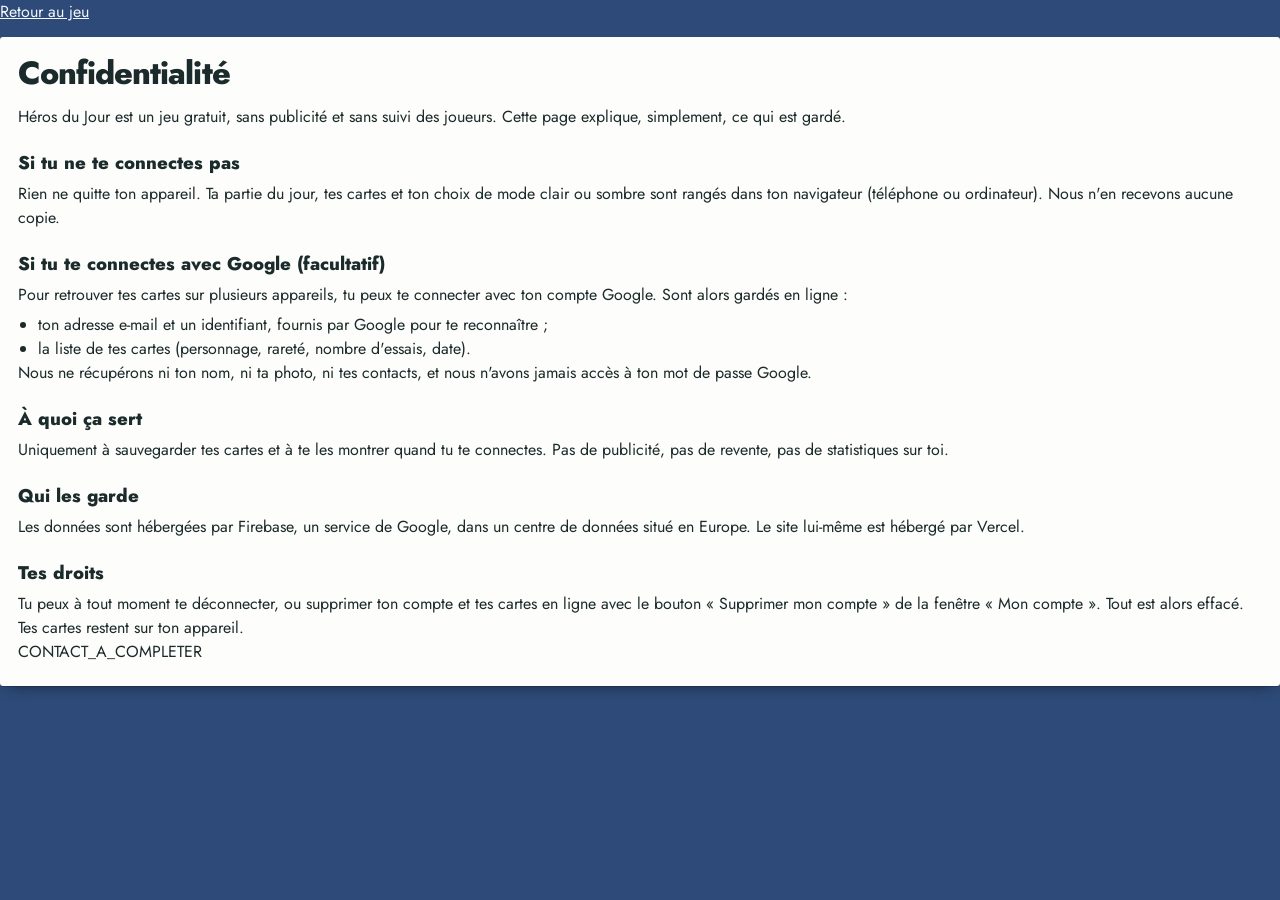
==== confidentialite.html @ 47973c46 "Étape 15 (en attente de validation) : connexion Google facultative et sauvegarde des cartes avec Fir" ====
<!DOCTYPE html>
<html lang="fr">
<head>
  <meta charset="UTF-8">
  <meta name="viewport" content="width=device-width, initial-scale=1">
  <title>Confidentialité · Héros du Jour</title>
  <meta name="robots" content="noindex">
  <link rel="preconnect" href="https://fonts.googleapis.com">
  <link rel="preconnect" href="https://fonts.gstatic.com" crossorigin>
  <link href="https://fonts.googleapis.com/css2?family=Jost:wght@400;500;700;800&display=swap" rel="stylesheet">
  <link rel="stylesheet" href="css/base.css">
  <link rel="stylesheet" href="css/confidentialite.css">
  <script src="js/theme.js"></script>
</head>
<body>
  <main class="page">
    <a class="retour-jeu" href="index.html">Retour au jeu</a>

    <article class="feuille-texte">
      <h1>Confidentialité</h1>
      <p>Héros du Jour est un jeu gratuit, sans publicité et sans suivi des joueurs. Cette page explique, simplement, ce qui est gardé.</p>

      <h2>Si tu ne te connectes pas</h2>
      <p>Rien ne quitte ton appareil. Ta partie du jour, tes cartes et ton choix de mode clair ou sombre sont rangés dans ton navigateur (téléphone ou ordinateur). Nous n'en recevons aucune copie.</p>

      <h2>Si tu te connectes avec Google (facultatif)</h2>
      <p>Pour retrouver tes cartes sur plusieurs appareils, tu peux te connecter avec ton compte Google. Sont alors gardés en ligne :</p>
      <ul>
        <li>ton adresse e-mail et un identifiant, fournis par Google pour te reconnaître ;</li>
        <li>la liste de tes cartes (personnage, rareté, nombre d'essais, date).</li>
      </ul>
      <p>Nous ne récupérons ni ton nom, ni ta photo, ni tes contacts, et nous n'avons jamais accès à ton mot de passe Google.</p>

      <h2>À quoi ça sert</h2>
      <p>Uniquement à sauvegarder tes cartes et à te les montrer quand tu te connectes. Pas de publicité, pas de revente, pas de statistiques sur toi.</p>

      <h2>Qui les garde</h2>
      <p>Les données sont hébergées par Firebase, un service de Google, dans un centre de données situé en Europe. Le site lui-même est hébergé par Vercel.</p>

      <h2>Tes droits</h2>
      <p>Tu peux à tout moment te déconnecter, ou supprimer ton compte et tes cartes en ligne avec le bouton « Supprimer mon compte » de la fenêtre « Mon compte ». Tout est alors effacé. Tes cartes restent sur ton appareil.</p>
      <p>CONTACT_A_COMPLETER</p>
    </article>
  </main>
</body>
</html>
---- css/base.css ----
/* Héros du Jour : les bases du design « Le classeur de casting ».
   Une table de bureau bleu nuit (en mode clair comme en mode sombre) sur laquelle on pose des fiches de papier.
   Les couleurs sont toutes définies ici : les autres fichiers CSS ne font que s'en servir. */

:root {
  --bureau: #2d4a78;          /* la table */
  --sur-bureau: #f3f6fb;      /* le texte posé directement sur la table */
  --papier: #fdfdfb;
  --papier-2: #eef0ec;
  --encre: #1b2a2b;
  --encre-douce: #51625f;
  --trait: #cfd6d2;
  --tampon: #c4352c;
  --postit: #ffd95a;
  --postit-texte: #2a2410;
  --onglet: #1b2a2b;
  --onglet-texte: #f6f6f1;
  --ok: #2f8f5b;
  --partiel: #e9a23b;
  --non: #c4423a;
  --accent: #ffd95a;          /* contour de focus sur la table */

  /* Une couleur par univers. Pour ajouter un univers (Films, Séries…) : une ligne ici,
     et une ligne « .univers-nom » plus bas. */
  --u-marvel: #c4352c;
  --u-dc: #2f5dba;
  --u-manga: #e08a1e;
  --u-inde: #7b4db5;
  --u-films: #1e8e8a;
  --u-series: #b5487a;

  /* Les feuilles de rareté des cartes */
  --or-1: #f7e08a; --or-2: #d9a52a; --or-3: #fff1b8;
  --argent-1: #eef1f4; --argent-2: #a3acb6; --argent-3: #ffffff;
  --bronze-1: #cfae85; --bronze-2: #8c6c46; --bronze-3: #e6cfae;

  --ombre-papier: 0 1px 0 rgba(0, 0, 0, 0.18), 0 8px 14px -8px rgba(0, 0, 0, 0.45);
  color-scheme: light;
}

/* Le mode sombre : choisi avec le bouton de l'en-tête (js/theme.js ajoute data-theme="sombre") */
:root[data-theme="sombre"] {
  --bureau: #0f1d35;
  --sur-bureau: #e6edf3;
  --papier: #1f2b29;
  --papier-2: #2a3836;
  --encre: #e9efea;
  --encre-douce: #a7b8b2;
  --trait: #3a4a47;
  --tampon: #ef6a5e;
  --onglet: #e9efea;
  --onglet-texte: #14201e;
  --ok: #3aa86d;
  --partiel: #eeae4c;
  --non: #d9544a;
  --ombre-papier: 0 1px 0 rgba(0, 0, 0, 0.5), 0 8px 14px -8px rgba(0, 0, 0, 0.8);
  color-scheme: dark;
}

/* La couleur de chaque univers, utilisée par les badges, les onglets et les cartes (variable --c) */
.univers-marvel { --c: var(--u-marvel); }
.univers-dc     { --c: var(--u-dc); }
.univers-manga  { --c: var(--u-manga); }
.univers-inde   { --c: var(--u-inde); }
.univers-films  { --c: var(--u-films); }
.univers-series { --c: var(--u-series); }

* {
  box-sizing: border-box;
}

body {
  margin: 0;
  min-height: 100vh;
  font-family: "Jost", system-ui, -apple-system, "Segoe UI", Roboto, sans-serif;
  font-size: 16px;
  color: var(--sur-bureau);
  background: var(--bureau);
}

button, select, input {
  font: inherit;
  color: inherit;
}

h1, h2, h3, p {
  margin: 0;
}

/* Texte caché à l'écran mais lu par les lecteurs d'écran */
.invisible {
  position: absolute;
  width: 1px;
  height: 1px;
  overflow: hidden;
  clip: rect(0 0 0 0);
  white-space: nowrap;
}

/* Message affiché seulement si JavaScript est désactivé */
.sans-javascript {
  margin: 0;
  padding: 12px 16px;
  font-weight: 700;
  text-align: center;
  color: #ffffff;
  background: var(--non);
}

/* Le contour de focus (navigation au clavier) : bien visible sur la table comme sur le papier */
:focus-visible {
  outline: 3px solid var(--accent);
  outline-offset: 2px;
}

.fenetre :focus-visible {
  outline-color: var(--encre);
}

/* La silhouette : l'emplacement des futures illustrations (un dessin sera glissé à la place) */
.silhouette {
  fill: currentColor;
}

/* ---------- Les boutons ---------- */

/* Bouton principal : posé sur du papier (dans une fenêtre), il est en encre */
.bouton {
  padding: 12px 22px;
  font-size: 1rem;
  font-weight: 700;
  color: var(--papier);
  background: var(--encre);
  border: 0;
  border-radius: 3px;
  cursor: pointer;
}

.bouton:active {
  transform: translateY(1px);
}

/* Bouton secondaire dans une fenêtre : juste un contour */
.bouton-discret {
  color: var(--encre);
  background: transparent;
  box-shadow: inset 0 0 0 2px var(--encre);
}

/* Bouton posé directement sur la table : c'est une fiche de papier */
.bouton-table {
  color: var(--encre);
  background: var(--papier);
  box-shadow: var(--ombre-papier), inset 0 0 0 1px var(--trait);
}

.bouton svg,
.outils svg {
  width: 20px;
  height: 20px;
  flex: none;
  fill: none;
  stroke: currentColor;
  stroke-width: 1.8;
  stroke-linecap: round;
  stroke-linejoin: round;
}

/* Pour les personnes qui préfèrent peu d'animations */
@media (prefers-reduced-motion: reduce) {
  *, *::before, *::after {
    scroll-behavior: auto !important;
  }
}
---- css/confidentialite.css ----
/* La page « Confidentialité » : une feuille de papier posée sur la table, comme le reste du site */

.feuille-texte {
  margin-bottom: 16px;
  padding: 20px 18px 22px;
  color: var(--encre);
  background: var(--papier);
  border-radius: 3px;
  box-shadow: var(--ombre-papier);
}

.feuille-texte h1 {
  margin-bottom: 14px;
  font-size: 2rem;
  font-weight: 800;
  line-height: 1.05;
  letter-spacing: -0.03em;
}

.feuille-texte h2 {
  margin: 20px 0 6px;
  font-size: 1.15rem;
  font-weight: 800;
}

.feuille-texte p,
.feuille-texte li {
  line-height: 1.5;
}

.feuille-texte ul {
  margin: 6px 0 0;
  padding-left: 20px;
}

.retour-jeu {
  display: inline-block;
  margin-bottom: 14px;
  color: var(--sur-bureau);
}
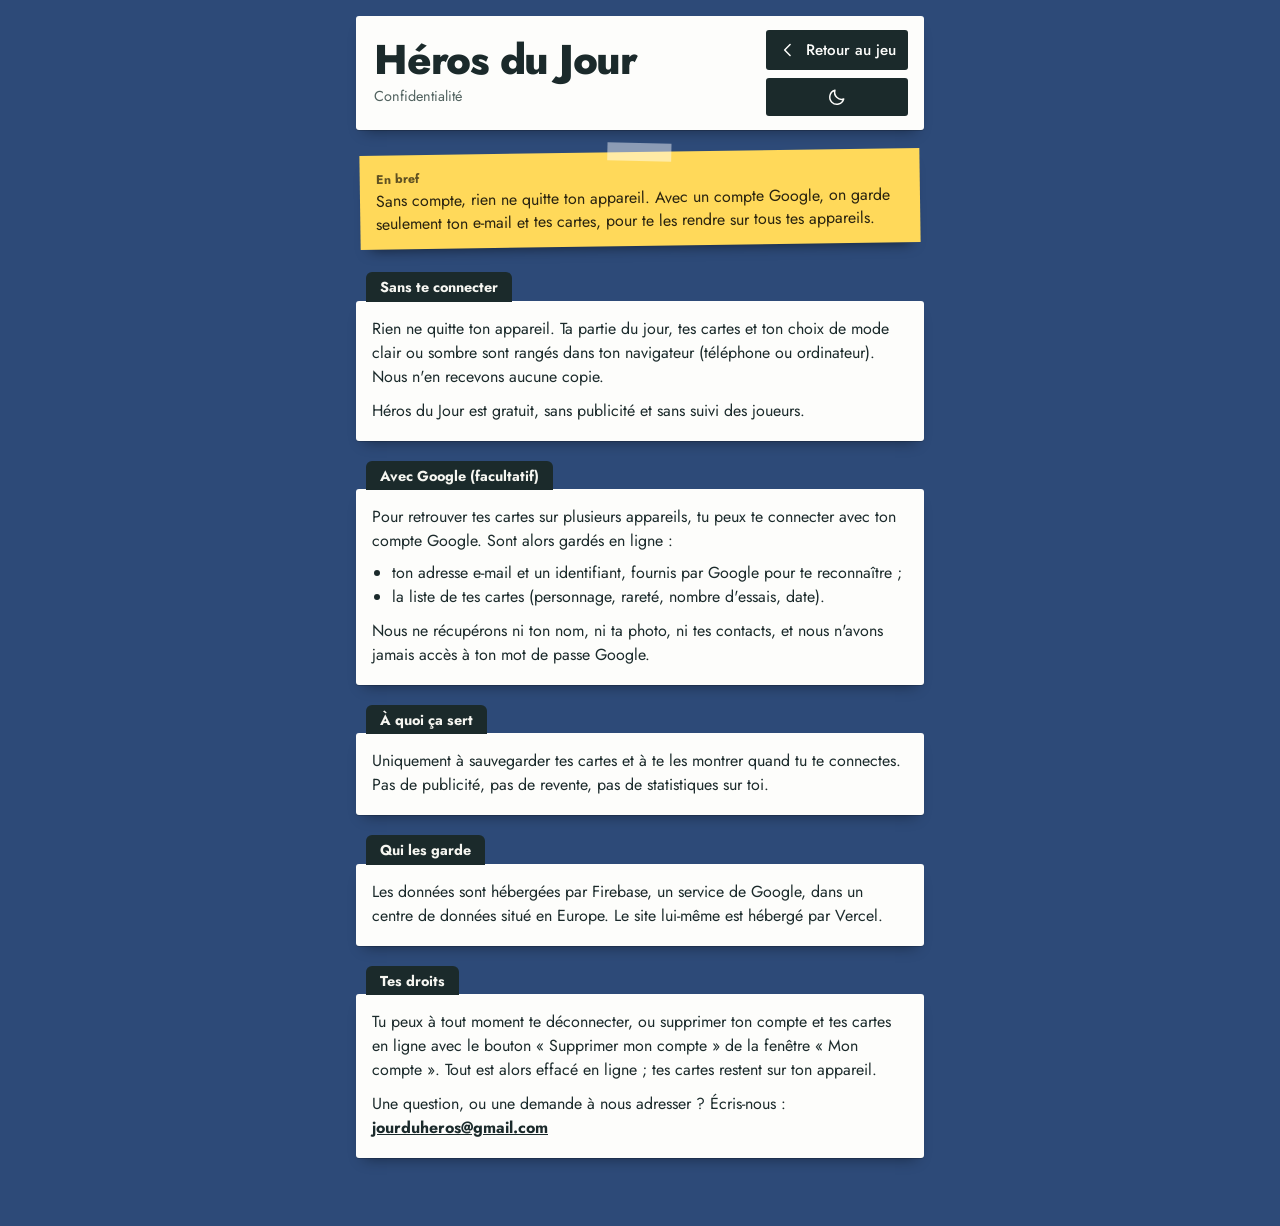
==== commit eb9425c5: "Page Confidentialité dans le design du site, avec l'adresse de contact Co-Authored-By: Claude Sonnet" ====
--- a/confidentialite.html
+++ b/confidentialite.html
@@ -5,42 +5,74 @@
   <meta name="viewport" content="width=device-width, initial-scale=1">
   <title>Confidentialité · Héros du Jour</title>
   <meta name="robots" content="noindex">
+  <meta name="theme-color" content="#2d4a78">
   <link rel="preconnect" href="https://fonts.googleapis.com">
   <link rel="preconnect" href="https://fonts.gstatic.com" crossorigin>
   <link href="https://fonts.googleapis.com/css2?family=Jost:wght@400;500;700;800&display=swap" rel="stylesheet">
   <link rel="stylesheet" href="css/base.css">
+  <link rel="stylesheet" href="css/jeu.css">
   <link rel="stylesheet" href="css/confidentialite.css">
   <script src="js/theme.js"></script>
 </head>
 <body>
   <main class="page">
-    <a class="retour-jeu" href="index.html">Retour au jeu</a>
+    <header class="bandeau">
+      <div class="marque">
+        <h1>Héros du Jour</h1>
+        <p class="date-du-jour">Confidentialité</p>
+      </div>
+      <div class="bandeau-actions">
+        <a href="index.html">
+          <svg viewBox="0 0 24 24" aria-hidden="true"><path d="M14.5 5.5 8 12l6.5 6.5"/></svg>
+          Retour au jeu
+        </a>
+        <button type="button" id="bouton-theme" aria-label="Changer de mode"></button>
+      </div>
+    </header>
 
-    <article class="feuille-texte">
-      <h1>Confidentialité</h1>
-      <p>Héros du Jour est un jeu gratuit, sans publicité et sans suivi des joueurs. Cette page explique, simplement, ce qui est gardé.</p>
+    <p class="resume"><b>En bref</b>Sans compte, rien ne quitte ton appareil. Avec un compte Google, on garde seulement ton e-mail et tes cartes, pour te les rendre sur tous tes appareils.</p>
 
-      <h2>Si tu ne te connectes pas</h2>
-      <p>Rien ne quitte ton appareil. Ta partie du jour, tes cartes et ton choix de mode clair ou sombre sont rangés dans ton navigateur (téléphone ou ordinateur). Nous n'en recevons aucune copie.</p>
+    <section class="rubrique">
+      <h2>Sans te connecter</h2>
+      <div class="fiche-texte">
+        <p>Rien ne quitte ton appareil. Ta partie du jour, tes cartes et ton choix de mode clair ou sombre sont rangés dans ton navigateur (téléphone ou ordinateur). Nous n'en recevons aucune copie.</p>
+        <p>Héros du Jour est gratuit, sans publicité et sans suivi des joueurs.</p>
+      </div>
+    </section>
 
-      <h2>Si tu te connectes avec Google (facultatif)</h2>
-      <p>Pour retrouver tes cartes sur plusieurs appareils, tu peux te connecter avec ton compte Google. Sont alors gardés en ligne :</p>
-      <ul>
-        <li>ton adresse e-mail et un identifiant, fournis par Google pour te reconnaître ;</li>
-        <li>la liste de tes cartes (personnage, rareté, nombre d'essais, date).</li>
-      </ul>
-      <p>Nous ne récupérons ni ton nom, ni ta photo, ni tes contacts, et nous n'avons jamais accès à ton mot de passe Google.</p>
+    <section class="rubrique">
+      <h2>Avec Google (facultatif)</h2>
+      <div class="fiche-texte">
+        <p>Pour retrouver tes cartes sur plusieurs appareils, tu peux te connecter avec ton compte Google. Sont alors gardés en ligne :</p>
+        <ul>
+          <li>ton adresse e-mail et un identifiant, fournis par Google pour te reconnaître ;</li>
+          <li>la liste de tes cartes (personnage, rareté, nombre d'essais, date).</li>
+        </ul>
+        <p>Nous ne récupérons ni ton nom, ni ta photo, ni tes contacts, et nous n'avons jamais accès à ton mot de passe Google.</p>
+      </div>
+    </section>
 
+    <section class="rubrique">
       <h2>À quoi ça sert</h2>
-      <p>Uniquement à sauvegarder tes cartes et à te les montrer quand tu te connectes. Pas de publicité, pas de revente, pas de statistiques sur toi.</p>
+      <div class="fiche-texte">
+        <p>Uniquement à sauvegarder tes cartes et à te les montrer quand tu te connectes. Pas de publicité, pas de revente, pas de statistiques sur toi.</p>
+      </div>
+    </section>
 
+    <section class="rubrique">
       <h2>Qui les garde</h2>
-      <p>Les données sont hébergées par Firebase, un service de Google, dans un centre de données situé en Europe. Le site lui-même est hébergé par Vercel.</p>
+      <div class="fiche-texte">
+        <p>Les données sont hébergées par Firebase, un service de Google, dans un centre de données situé en Europe. Le site lui-même est hébergé par Vercel.</p>
+      </div>
+    </section>
 
+    <section class="rubrique">
       <h2>Tes droits</h2>
-      <p>Tu peux à tout moment te déconnecter, ou supprimer ton compte et tes cartes en ligne avec le bouton « Supprimer mon compte » de la fenêtre « Mon compte ». Tout est alors effacé. Tes cartes restent sur ton appareil.</p>
-      <p>CONTACT_A_COMPLETER</p>
-    </article>
+      <div class="fiche-texte">
+        <p>Tu peux à tout moment te déconnecter, ou supprimer ton compte et tes cartes en ligne avec le bouton « Supprimer mon compte » de la fenêtre « Mon compte ». Tout est alors effacé en ligne ; tes cartes restent sur ton appareil.</p>
+        <p>Une question, ou une demande à nous adresser ? Écris-nous : <a href="mailto:jourduheros@gmail.com">jourduheros@gmail.com</a></p>
+      </div>
+    </section>
   </main>
 </body>
 </html>
--- a/css/jeu.css
+++ b/css/jeu.css
@@ -0,0 +1,470 @@
+/* Héros du Jour : l'écran de jeu (la table de casting) */
+
+.page {
+  max-width: 600px;
+  margin: 0 auto;
+  padding: 0 16px 48px;
+}
+
+/* ---------- En-tête : un bandeau de papier avec le tampon du numéro ---------- */
+
+.bandeau {
+  display: grid;
+  grid-template-columns: 1fr auto;
+  align-items: center;
+  gap: 12px;
+  margin: 16px 0 14px;
+  padding: 14px 16px 14px 18px;
+  color: var(--encre);
+  background: var(--papier);
+  border-radius: 3px;
+  box-shadow: var(--ombre-papier);
+}
+
+.marque h1 {
+  font-size: clamp(1.9rem, 9vw, 2.6rem);
+  font-weight: 800;
+  line-height: 0.95;
+  letter-spacing: -0.03em;
+}
+
+.date-du-jour {
+  margin-top: 6px;
+  font-size: 0.9rem;
+  color: var(--encre-douce);
+}
+
+.tampon {
+  display: grid;
+  place-items: center;
+  width: 76px;
+  height: 76px;
+  color: var(--tampon);
+  border: 3px solid currentColor;
+  border-radius: 50%;
+  outline: 1.5px solid currentColor;
+  outline-offset: 3px;
+  transform: rotate(-9deg);
+  font-weight: 800;
+  line-height: 1;
+  text-align: center;
+  opacity: 0.92;
+}
+
+.tampon small {
+  display: block;
+  font-size: 0.62rem;
+  font-weight: 700;
+  letter-spacing: 0.08em;
+}
+
+.tampon span {
+  font-size: 1.7rem;
+  letter-spacing: -0.02em;
+}
+
+/* ---------- La rangée de boutons : Ma collection, règles, mode clair / sombre ---------- */
+
+.outils {
+  display: flex;
+  gap: 8px;
+  margin-bottom: 18px;
+}
+
+.outils button {
+  display: inline-flex;
+  align-items: center;
+  gap: 8px;
+  padding: 9px 12px;
+  font-size: 0.95rem;
+  font-weight: 500;
+  color: var(--encre);
+  background: var(--papier);
+  border: 0;
+  border-radius: 3px;
+  box-shadow: var(--ombre-papier);
+  cursor: pointer;
+}
+
+.outils button:active {
+  transform: translateY(1px);
+}
+
+.outils .plein {
+  flex: 1;
+}
+
+/* Un petit point sur le bouton « Mon compte » quand le joueur est connecté */
+.outils button {
+  position: relative;
+}
+
+.outils button.connecte::after {
+  content: "";
+  position: absolute;
+  top: 5px;
+  right: 5px;
+  width: 8px;
+  height: 8px;
+  background: var(--ok);
+  border: 1.5px solid var(--papier);
+  border-radius: 50%;
+}
+
+.outils .compte {
+  margin-left: auto;
+  font-weight: 700;
+  font-variant-numeric: tabular-nums;
+}
+
+/* ---------- La case de saisie et les suggestions ---------- */
+
+.zone-saisie {
+  position: relative;
+  margin-bottom: 16px;
+}
+
+.zone-saisie label {
+  display: block;
+  margin-bottom: 4px;
+  font-size: 0.85rem;
+  opacity: 0.85;
+}
+
+.saisie {
+  width: 100%;
+  padding: 14px 14px 10px;
+  font-size: 1.2rem;           /* au moins 16 px : sinon le téléphone zoome tout seul */
+  color: var(--encre);
+  background: var(--papier);
+  border: 0;
+  border-bottom: 4px solid var(--encre);
+  border-radius: 3px 3px 0 0;
+}
+
+.saisie::placeholder {
+  color: var(--encre-douce);
+}
+
+.saisie:disabled {
+  opacity: 0.6;
+}
+
+.saisie:focus-visible {
+  outline-offset: 3px;
+}
+
+.suggestions {
+  position: absolute;
+  left: 0;
+  right: 0;
+  z-index: 10;
+  margin: 0;
+  padding: 0;
+  max-height: 46vh;
+  overflow-y: auto;
+  list-style: none;
+  color: var(--encre);
+  background: var(--papier);
+  border-radius: 0 0 3px 3px;
+  box-shadow: 0 14px 20px -8px rgba(0, 0, 0, 0.6);
+}
+
+.suggestion {
+  display: flex;
+  align-items: center;
+  gap: 8px;
+  padding: 12px 14px;
+  cursor: pointer;
+  border-bottom: 1px solid var(--trait);
+}
+
+.suggestion:last-child {
+  border-bottom: 0;
+}
+
+.suggestion[aria-selected="true"] {
+  background: var(--papier-2);
+  box-shadow: inset 4px 0 0 var(--encre);
+}
+
+.suggestion-nom {
+  font-weight: 700;
+}
+
+.suggestion-autre {
+  font-size: 0.9rem;
+  color: var(--encre-douce);
+}
+
+.suggestion-univers {
+  margin-left: auto;
+  padding: 3px 8px 2px;
+  font-size: 0.78rem;
+  font-weight: 700;
+  color: #ffffff;
+  background: var(--c, var(--encre-douce));
+  border-radius: 3px;
+}
+
+.aucune-suggestion {
+  padding: 14px;
+  color: var(--encre-douce);
+}
+
+/* ---------- Le compteur : une pastille par essai ---------- */
+
+.essais {
+  display: flex;
+  align-items: center;
+  gap: 12px;
+  margin-bottom: 18px;
+}
+
+.compteur-essais {
+  font-weight: 700;
+}
+
+.pastilles {
+  display: flex;
+  gap: 5px;
+}
+
+.pastilles i {
+  width: 14px;
+  height: 14px;
+  border: 2px dashed rgba(243, 246, 251, 0.55);
+  border-radius: 50%;
+}
+
+.pastilles i.pris {
+  background: var(--sur-bureau);
+  border: 2px solid var(--sur-bureau);
+}
+
+.pastilles i.actuel {
+  border: 2px solid var(--sur-bureau);
+}
+
+#bouton-resultat {
+  margin-bottom: 18px;
+}
+
+/* ---------- Les indices : des post-it ---------- */
+
+.indices {
+  margin: 0 0 24px;
+}
+
+.indices[hidden] {
+  display: none;
+}
+
+/* Le titre est aussi le bouton pour replier ou déplier les post-it */
+.indices-titre {
+  margin-bottom: 14px;
+  font-weight: 700;
+  cursor: pointer;
+}
+
+.liste-indices {
+  display: grid;
+  gap: 14px;
+  margin: 0;
+  padding: 0 4px;
+  list-style: none;
+}
+
+.postit {
+  position: relative;
+  padding: 16px 16px 14px;
+  font-size: 0.98rem;
+  line-height: 1.35;
+  color: var(--postit-texte);
+  background: var(--postit);
+  box-shadow: 0 10px 14px -10px rgba(0, 0, 0, 0.6);
+  transform: rotate(var(--angle, -1deg));
+}
+
+/* Le petit morceau de ruban adhésif */
+.postit::before {
+  content: "";
+  position: absolute;
+  top: -9px;
+  left: 50%;
+  width: 64px;
+  height: 18px;
+  background: rgba(255, 255, 255, 0.45);
+  transform: translateX(-50%) rotate(2deg);
+}
+
+.postit b {
+  display: block;
+  margin-bottom: 2px;
+  font-size: 0.78rem;
+  font-weight: 700;
+  letter-spacing: 0.02em;
+  opacity: 0.75;
+}
+
+/* ---------- Les essais : une fiche par personnage, avec les onglets en haut ---------- */
+
+/* La largeur relative des 7 colonnes (les pouvoirs et les groupes ont besoin de plus de place) */
+.entetes,
+.cases {
+  display: grid;
+  grid-template-columns:
+    minmax(0, 38fr) minmax(0, 46fr) minmax(0, 42fr) minmax(0, 43fr)
+    minmax(0, 49fr) minmax(0, 48fr) minmax(0, 33fr);
+  gap: 3px;
+}
+
+.entetes {
+  margin-bottom: -1px;
+  padding: 0 10px;           /* alignés avec les cases de la fiche */
+}
+
+.entete-critere {
+  padding: 7px 0 6px;
+  font-size: clamp(0.5rem, 2.9vw, 0.66rem);
+  font-weight: 700;
+  line-height: 1;
+  text-align: center;
+  color: var(--onglet-texte);
+  background: var(--onglet);
+  border-radius: 6px 6px 0 0;
+}
+
+.liste-essais {
+  margin: 0;
+  padding: 0;
+  list-style: none;
+}
+
+/* Tant qu'il n'y a aucun essai : une fiche vide qui montre où ils viendront */
+.liste-essais:empty::before {
+  content: "Tes propositions apparaîtront ici.";
+  display: block;
+  padding: 18px 12px;
+  text-align: center;
+  color: var(--encre-douce);
+  background: var(--papier);
+  border-radius: 0 0 3px 3px;
+  box-shadow: var(--ombre-papier);
+}
+
+.essai {
+  margin-bottom: 12px;
+  padding: 12px 10px 10px;
+  color: var(--encre);
+  background: var(--papier);
+  border-radius: 3px;
+  box-shadow: var(--ombre-papier);
+}
+
+/* La première fiche s'accroche aux onglets */
+.liste-essais > .essai:first-child {
+  border-radius: 0 0 3px 3px;
+}
+
+.essai-tete {
+  display: flex;
+  align-items: center;
+  gap: 10px;
+  margin-bottom: 10px;
+  text-align: left;
+}
+
+.photo {
+  display: grid;
+  place-items: end center;
+  flex: none;
+  width: 36px;
+  height: 46px;
+  overflow: hidden;
+  color: var(--trait);
+  background: var(--papier-2);
+  border: 1px solid var(--trait);
+  border-radius: 2px;
+}
+
+.photo svg {
+  width: 100%;
+  height: 100%;
+}
+
+.essai-nom {
+  font-size: 1.15rem;
+  font-weight: 800;
+  line-height: 1.1;
+  letter-spacing: -0.01em;
+}
+
+.essai-numero {
+  margin-left: auto;
+  flex: none;
+  font-size: 0.82rem;
+  color: var(--encre-douce);
+}
+
+.case {
+  position: relative;
+  display: grid;
+  place-items: center;
+  min-height: 54px;
+  padding: 8px 1px 6px;
+  font-size: clamp(0.5rem, 2.9vw, 0.68rem);   /* le texte rétrécit un peu sur les très petits écrans */
+  font-weight: 700;
+  line-height: 1.12;
+  color: #ffffff;
+  text-align: center;
+  overflow-wrap: break-word;
+  border-radius: 3px;
+}
+
+.case-texte {
+  white-space: pre-line;     /* respecte les retours à la ligne (un pouvoir par ligne) */
+  min-width: 0;
+}
+
+/* Le petit symbole de chaque case, pour les personnes qui ne distinguent pas bien les couleurs */
+.case-symbole {
+  position: absolute;
+  top: 1px;
+  right: 3px;
+  font-size: 0.58rem;
+  opacity: 0.9;
+}
+
+.case.vert   { background: var(--ok); }
+.case.orange { background: var(--partiel); color: #231a05; }
+.case.rouge  { background: var(--non); }
+
+.mode-test {
+  margin-top: 28px;
+  font-size: 0.7rem;
+  opacity: 0.6;
+}
+
+/* Petits écrans : trois boutons d'icônes + « Ma collection » doivent tenir sur une ligne */
+@media (max-width: 400px) {
+  .outils { gap: 6px; }
+  .outils button { padding: 9px 10px; }
+  .outils .plein svg { display: none; }
+}
+
+/* Très petits écrans (environ 320 px de large) : on réduit les marges pour garder le plus de place aux cases */
+@media (max-width: 350px) {
+  .mot-ma { display: none; }
+  .page { padding-left: 10px; padding-right: 10px; }
+  .entetes, .cases { gap: 2px; }
+  .entetes { padding: 0 6px; }
+  .essai { padding-left: 6px; padding-right: 6px; }
+}
+
+/* Sur ordinateur, on a plus de place : on agrandit un peu */
+@media (min-width: 560px) {
+  .entete-critere { font-size: 0.8rem; padding: 9px 0 8px; }
+  .case { min-height: 66px; font-size: 0.85rem; }
+  .case-symbole { font-size: 0.72rem; }
+}
--- a/css/confidentialite.css
+++ b/css/confidentialite.css
@@ -1,40 +1,110 @@
-/* La page « Confidentialité » : une feuille de papier posée sur la table, comme le reste du site */
+/* La page « Confidentialité » : même univers que le jeu (table bleu nuit, fiches de papier, onglets, post-it) */
 
-.feuille-texte {
-  margin-bottom: 16px;
-  padding: 20px 18px 22px;
+.bandeau-actions {
+  display: flex;
+  flex-direction: column;
+  gap: 8px;
+}
+
+.bandeau-actions a,
+.bandeau-actions button {
+  display: inline-flex;
+  align-items: center;
+  justify-content: center;
+  gap: 8px;
+  padding: 9px 12px;
+  font-size: 0.95rem;
+  font-weight: 500;
+  color: var(--papier);
+  text-decoration: none;
+  background: var(--encre);
+  border: 0;
+  border-radius: 3px;
+  cursor: pointer;
+}
+
+.bandeau-actions svg {
+  width: 20px;
+  height: 20px;
+  flex: none;
+  fill: none;
+  stroke: currentColor;
+  stroke-width: 1.8;
+  stroke-linecap: round;
+  stroke-linejoin: round;
+}
+
+/* Le résumé en haut : un post-it */
+.resume {
+  position: relative;
+  margin: 22px 4px 26px;
+  padding: 16px 16px 14px;
+  line-height: 1.4;
+  color: var(--postit-texte);
+  background: var(--postit);
+  box-shadow: 0 10px 14px -10px rgba(0, 0, 0, 0.6);
+  transform: rotate(-0.8deg);
+}
+
+.resume::before {
+  content: "";
+  position: absolute;
+  top: -9px;
+  left: 50%;
+  width: 64px;
+  height: 18px;
+  background: rgba(255, 255, 255, 0.45);
+  transform: translateX(-50%) rotate(2deg);
+}
+
+.resume b {
+  display: block;
+  margin-bottom: 2px;
+  font-size: 0.78rem;
+  opacity: 0.75;
+}
+
+/* Une rubrique : un onglet sombre et une fiche de papier dessous */
+.rubrique {
+  margin-bottom: 20px;
+}
+
+.rubrique h2 {
+  display: inline-block;
+  margin: 0 0 -1px 10px;
+  padding: 8px 14px 7px;
+  font-size: 0.9rem;
+  font-weight: 700;
+  line-height: 1;
+  color: var(--onglet-texte);
+  background: var(--onglet);
+  border-radius: 6px 6px 0 0;
+}
+
+.fiche-texte {
+  padding: 16px 16px 18px;
   color: var(--encre);
   background: var(--papier);
   border-radius: 3px;
   box-shadow: var(--ombre-papier);
 }
 
-.feuille-texte h1 {
-  margin-bottom: 14px;
-  font-size: 2rem;
-  font-weight: 800;
-  line-height: 1.05;
-  letter-spacing: -0.03em;
-}
-
-.feuille-texte h2 {
-  margin: 20px 0 6px;
-  font-size: 1.15rem;
-  font-weight: 800;
-}
-
-.feuille-texte p,
-.feuille-texte li {
+.fiche-texte p,
+.fiche-texte li {
   line-height: 1.5;
 }
 
-.feuille-texte ul {
-  margin: 6px 0 0;
+.fiche-texte p + p,
+.fiche-texte ul + p {
+  margin-top: 10px;
+}
+
+.fiche-texte ul {
+  margin: 8px 0 0;
   padding-left: 20px;
 }
 
-.retour-jeu {
-  display: inline-block;
-  margin-bottom: 14px;
-  color: var(--sur-bureau);
+.fiche-texte a {
+  color: inherit;
+  font-weight: 700;
 }
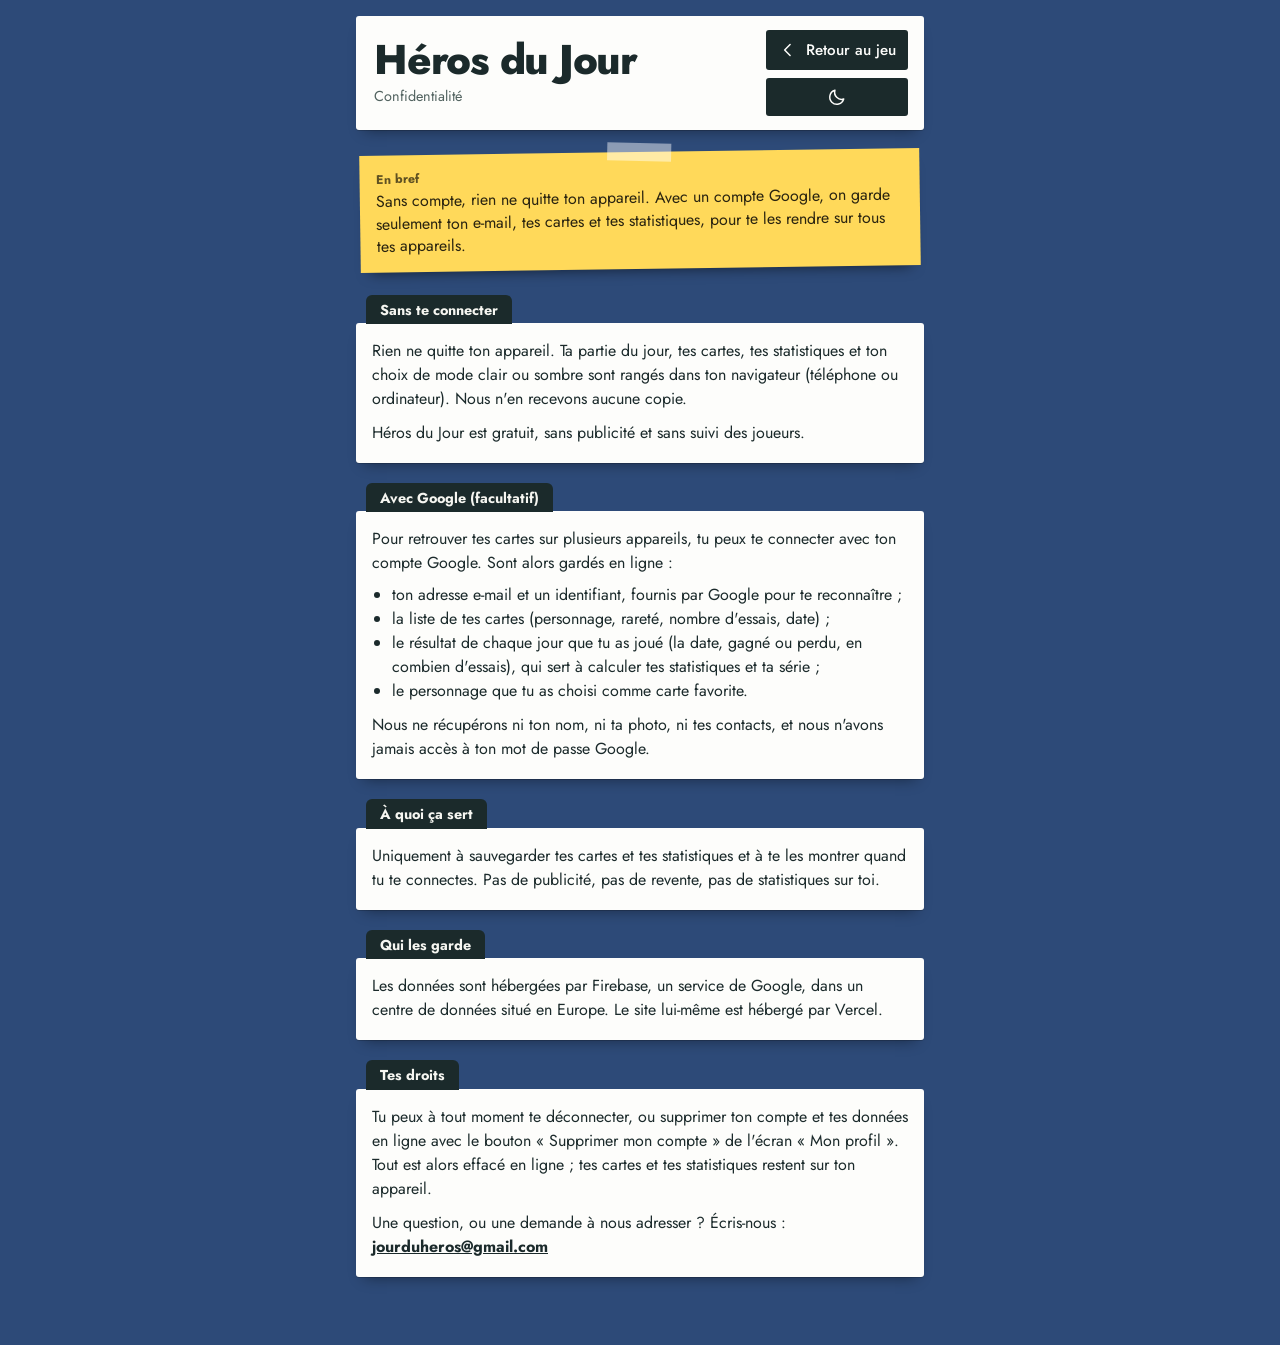
==== commit 42485067: "Étape 16 (en attente de validation) : écran Mon profil, statistiques, série de jours, carte favorite" ====
--- a/confidentialite.html
+++ b/confidentialite.html
@@ -11,7 +11,7 @@
   <link href="https://fonts.googleapis.com/css2?family=Jost:wght@400;500;700;800&display=swap" rel="stylesheet">
   <link rel="stylesheet" href="css/base.css">
   <link rel="stylesheet" href="css/jeu.css">
-  <link rel="stylesheet" href="css/confidentialite.css">
+  <link rel="stylesheet" href="css/fiches.css">
   <script src="js/theme.js"></script>
 </head>
 <body>
@@ -30,12 +30,12 @@
       </div>
     </header>
 
-    <p class="resume"><b>En bref</b>Sans compte, rien ne quitte ton appareil. Avec un compte Google, on garde seulement ton e-mail et tes cartes, pour te les rendre sur tous tes appareils.</p>
+    <p class="resume"><b>En bref</b>Sans compte, rien ne quitte ton appareil. Avec un compte Google, on garde seulement ton e-mail, tes cartes et tes statistiques, pour te les rendre sur tous tes appareils.</p>
 
     <section class="rubrique">
       <h2>Sans te connecter</h2>
       <div class="fiche-texte">
-        <p>Rien ne quitte ton appareil. Ta partie du jour, tes cartes et ton choix de mode clair ou sombre sont rangés dans ton navigateur (téléphone ou ordinateur). Nous n'en recevons aucune copie.</p>
+        <p>Rien ne quitte ton appareil. Ta partie du jour, tes cartes, tes statistiques et ton choix de mode clair ou sombre sont rangés dans ton navigateur (téléphone ou ordinateur). Nous n'en recevons aucune copie.</p>
         <p>Héros du Jour est gratuit, sans publicité et sans suivi des joueurs.</p>
       </div>
     </section>
@@ -46,7 +46,9 @@
         <p>Pour retrouver tes cartes sur plusieurs appareils, tu peux te connecter avec ton compte Google. Sont alors gardés en ligne :</p>
         <ul>
           <li>ton adresse e-mail et un identifiant, fournis par Google pour te reconnaître ;</li>
-          <li>la liste de tes cartes (personnage, rareté, nombre d'essais, date).</li>
+          <li>la liste de tes cartes (personnage, rareté, nombre d'essais, date) ;</li>
+        <li>le résultat de chaque jour que tu as joué (la date, gagné ou perdu, en combien d'essais), qui sert à calculer tes statistiques et ta série ;</li>
+        <li>le personnage que tu as choisi comme carte favorite.</li>
         </ul>
         <p>Nous ne récupérons ni ton nom, ni ta photo, ni tes contacts, et nous n'avons jamais accès à ton mot de passe Google.</p>
       </div>
@@ -55,7 +57,7 @@
     <section class="rubrique">
       <h2>À quoi ça sert</h2>
       <div class="fiche-texte">
-        <p>Uniquement à sauvegarder tes cartes et à te les montrer quand tu te connectes. Pas de publicité, pas de revente, pas de statistiques sur toi.</p>
+        <p>Uniquement à sauvegarder tes cartes et tes statistiques et à te les montrer quand tu te connectes. Pas de publicité, pas de revente, pas de statistiques sur toi.</p>
       </div>
     </section>
 
@@ -69,7 +71,7 @@
     <section class="rubrique">
       <h2>Tes droits</h2>
       <div class="fiche-texte">
-        <p>Tu peux à tout moment te déconnecter, ou supprimer ton compte et tes cartes en ligne avec le bouton « Supprimer mon compte » de la fenêtre « Mon compte ». Tout est alors effacé en ligne ; tes cartes restent sur ton appareil.</p>
+        <p>Tu peux à tout moment te déconnecter, ou supprimer ton compte et tes données en ligne avec le bouton « Supprimer mon compte » de l'écran « Mon profil ». Tout est alors effacé en ligne ; tes cartes et tes statistiques restent sur ton appareil.</p>
         <p>Une question, ou une demande à nous adresser ? Écris-nous : <a href="mailto:jourduheros@gmail.com">jourduheros@gmail.com</a></p>
       </div>
     </section>
--- a/css/jeu.css
+++ b/css/jeu.css
@@ -341,18 +341,6 @@
   list-style: none;
 }
 
-/* Tant qu'il n'y a aucun essai : une fiche vide qui montre où ils viendront */
-.liste-essais:empty::before {
-  content: "Tes propositions apparaîtront ici.";
-  display: block;
-  padding: 18px 12px;
-  text-align: center;
-  color: var(--encre-douce);
-  background: var(--papier);
-  border-radius: 0 0 3px 3px;
-  box-shadow: var(--ombre-papier);
-}
-
 .essai {
   margin-bottom: 12px;
   padding: 12px 10px 10px;
@@ -407,6 +395,16 @@
   color: var(--encre-douce);
 }
 
+/* L'essai offert : son étiquette est un petit tampon rouge, pour le distinguer des essais du joueur */
+.essai-offert .essai-numero {
+  padding: 2px 7px 1px;
+  font-weight: 700;
+  color: var(--tampon);
+  border: 1.5px solid currentColor;
+  border-radius: 3px;
+  transform: rotate(-3deg);
+}
+
 .case {
   position: relative;
   display: grid;
--- a/css/fiches.css
+++ b/css/fiches.css
@@ -0,0 +1,110 @@
+/* La page « Confidentialité » : même univers que le jeu (table bleu nuit, fiches de papier, onglets, post-it) */
+
+.bandeau-actions {
+  display: flex;
+  flex-direction: column;
+  gap: 8px;
+}
+
+.bandeau-actions a,
+.bandeau-actions button {
+  display: inline-flex;
+  align-items: center;
+  justify-content: center;
+  gap: 8px;
+  padding: 9px 12px;
+  font-size: 0.95rem;
+  font-weight: 500;
+  color: var(--papier);
+  text-decoration: none;
+  background: var(--encre);
+  border: 0;
+  border-radius: 3px;
+  cursor: pointer;
+}
+
+.bandeau-actions svg {
+  width: 20px;
+  height: 20px;
+  flex: none;
+  fill: none;
+  stroke: currentColor;
+  stroke-width: 1.8;
+  stroke-linecap: round;
+  stroke-linejoin: round;
+}
+
+/* Le résumé en haut : un post-it */
+.resume {
+  position: relative;
+  margin: 22px 4px 26px;
+  padding: 16px 16px 14px;
+  line-height: 1.4;
+  color: var(--postit-texte);
+  background: var(--postit);
+  box-shadow: 0 10px 14px -10px rgba(0, 0, 0, 0.6);
+  transform: rotate(-0.8deg);
+}
+
+.resume::before {
+  content: "";
+  position: absolute;
+  top: -9px;
+  left: 50%;
+  width: 64px;
+  height: 18px;
+  background: rgba(255, 255, 255, 0.45);
+  transform: translateX(-50%) rotate(2deg);
+}
+
+.resume b {
+  display: block;
+  margin-bottom: 2px;
+  font-size: 0.78rem;
+  opacity: 0.75;
+}
+
+/* Une rubrique : un onglet sombre et une fiche de papier dessous */
+.rubrique {
+  margin-bottom: 20px;
+}
+
+.rubrique h2 {
+  display: inline-block;
+  margin: 0 0 -1px 10px;
+  padding: 8px 14px 7px;
+  font-size: 0.9rem;
+  font-weight: 700;
+  line-height: 1;
+  color: var(--onglet-texte);
+  background: var(--onglet);
+  border-radius: 6px 6px 0 0;
+}
+
+.fiche-texte {
+  padding: 16px 16px 18px;
+  color: var(--encre);
+  background: var(--papier);
+  border-radius: 3px;
+  box-shadow: var(--ombre-papier);
+}
+
+.fiche-texte p,
+.fiche-texte li {
+  line-height: 1.5;
+}
+
+.fiche-texte p + p,
+.fiche-texte ul + p {
+  margin-top: 10px;
+}
+
+.fiche-texte ul {
+  margin: 8px 0 0;
+  padding-left: 20px;
+}
+
+.fiche-texte a {
+  color: inherit;
+  font-weight: 700;
+}
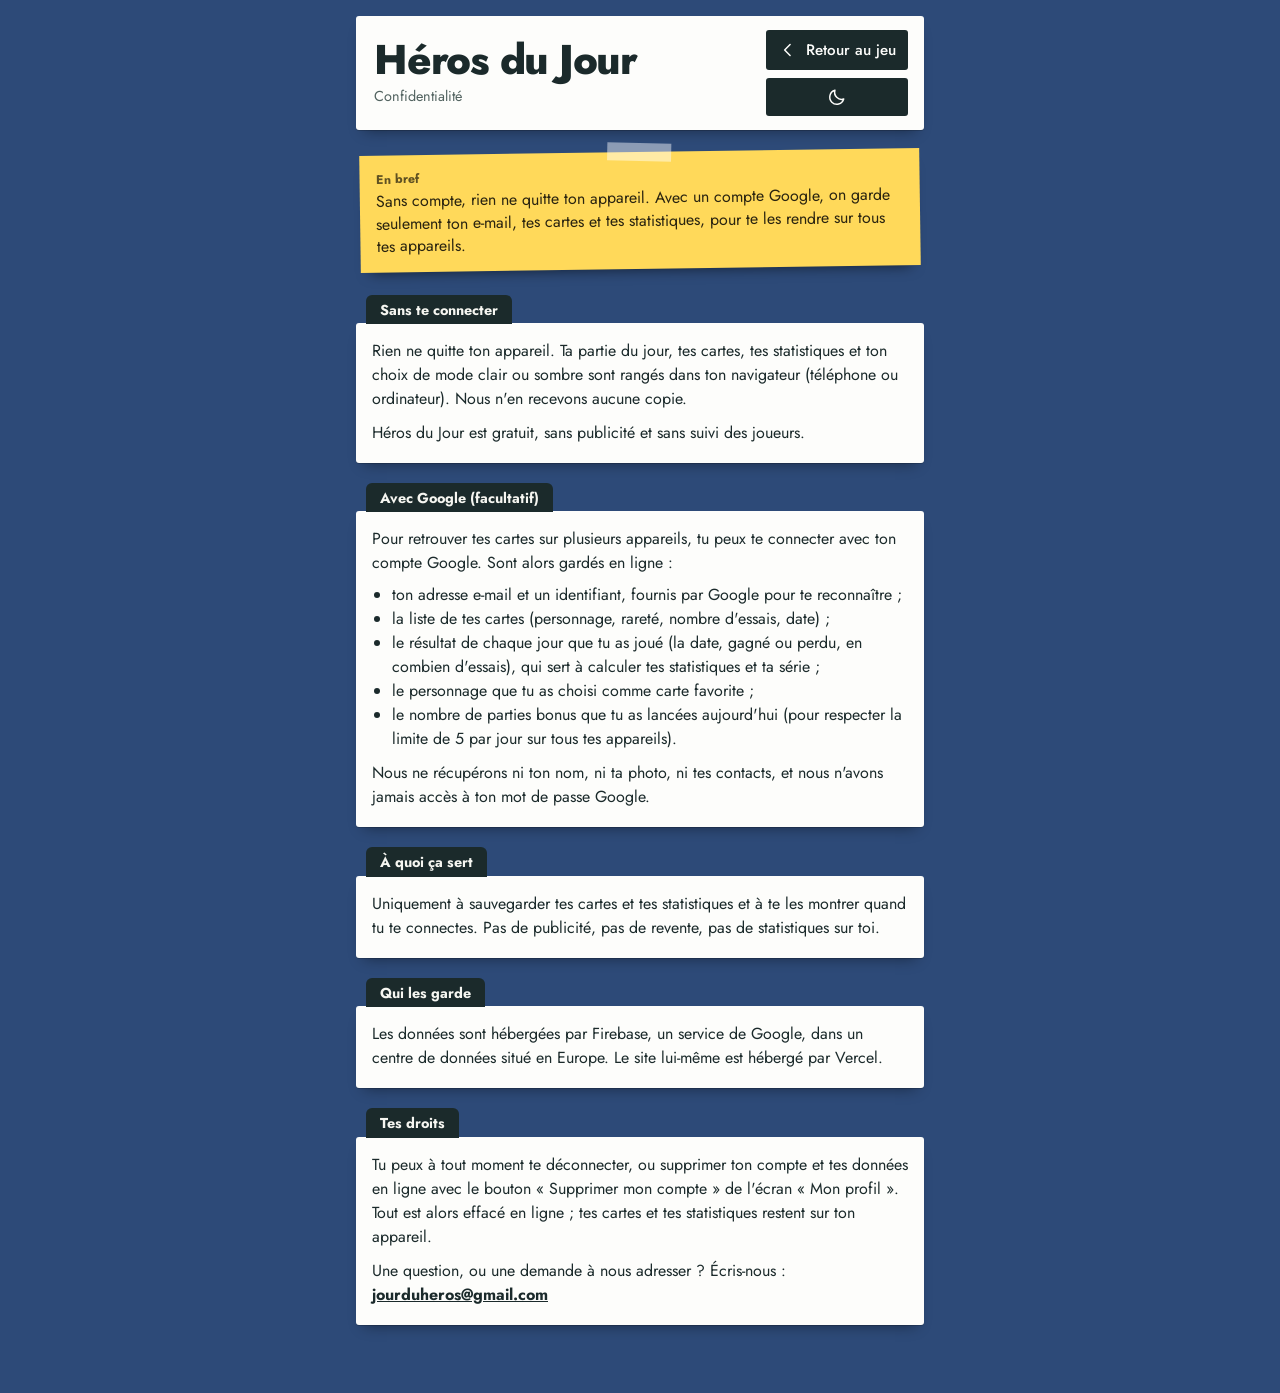
==== commit 66ae287f: "Étape 18 (en attente de validation) : parties bonus (5 par jour, avec carte) et entraînement libre C" ====
--- a/confidentialite.html
+++ b/confidentialite.html
@@ -48,7 +48,8 @@
           <li>ton adresse e-mail et un identifiant, fournis par Google pour te reconnaître ;</li>
           <li>la liste de tes cartes (personnage, rareté, nombre d'essais, date) ;</li>
         <li>le résultat de chaque jour que tu as joué (la date, gagné ou perdu, en combien d'essais), qui sert à calculer tes statistiques et ta série ;</li>
-        <li>le personnage que tu as choisi comme carte favorite.</li>
+        <li>le personnage que tu as choisi comme carte favorite ;</li>
+        <li>le nombre de parties bonus que tu as lancées aujourd'hui (pour respecter la limite de 5 par jour sur tous tes appareils).</li>
         </ul>
         <p>Nous ne récupérons ni ton nom, ni ta photo, ni tes contacts, et nous n'avons jamais accès à ton mot de passe Google.</p>
       </div>
--- a/css/jeu.css
+++ b/css/jeu.css
@@ -117,6 +117,66 @@
   font-variant-numeric: tabular-nums;
 }
 
+/* ---------- Les parties bonus ---------- */
+
+.zone-bonus {
+  margin-bottom: 18px;
+}
+
+.zone-bonus[hidden] {
+  display: none;
+}
+
+.bonus-etat {
+  margin-bottom: 8px;
+  font-size: 0.95rem;
+  line-height: 1.35;
+}
+
+.bonus-boutons {
+  display: flex;
+  flex-wrap: wrap;
+  gap: 8px;
+}
+
+.bonus-boutons button {
+  display: inline-flex;
+  align-items: center;
+  gap: 8px;
+  padding: 9px 12px;
+  font-size: 0.95rem;
+  font-weight: 500;
+  color: var(--encre);
+  background: var(--papier);
+  border: 0;
+  border-radius: 3px;
+  box-shadow: var(--ombre-papier);
+  cursor: pointer;
+}
+
+.bonus-boutons button[hidden] {
+  display: none;
+}
+
+.bonus-boutons button:active {
+  transform: translateY(1px);
+}
+
+.bonus-boutons svg {
+  width: 20px;
+  height: 20px;
+  flex: none;
+  fill: none;
+  stroke: currentColor;
+  stroke-width: 1.8;
+  stroke-linecap: round;
+  stroke-linejoin: round;
+}
+
+.bonus-boutons .compte {
+  font-weight: 700;
+}
+
 /* ---------- La case de saisie et les suggestions ---------- */
 
 .zone-saisie {
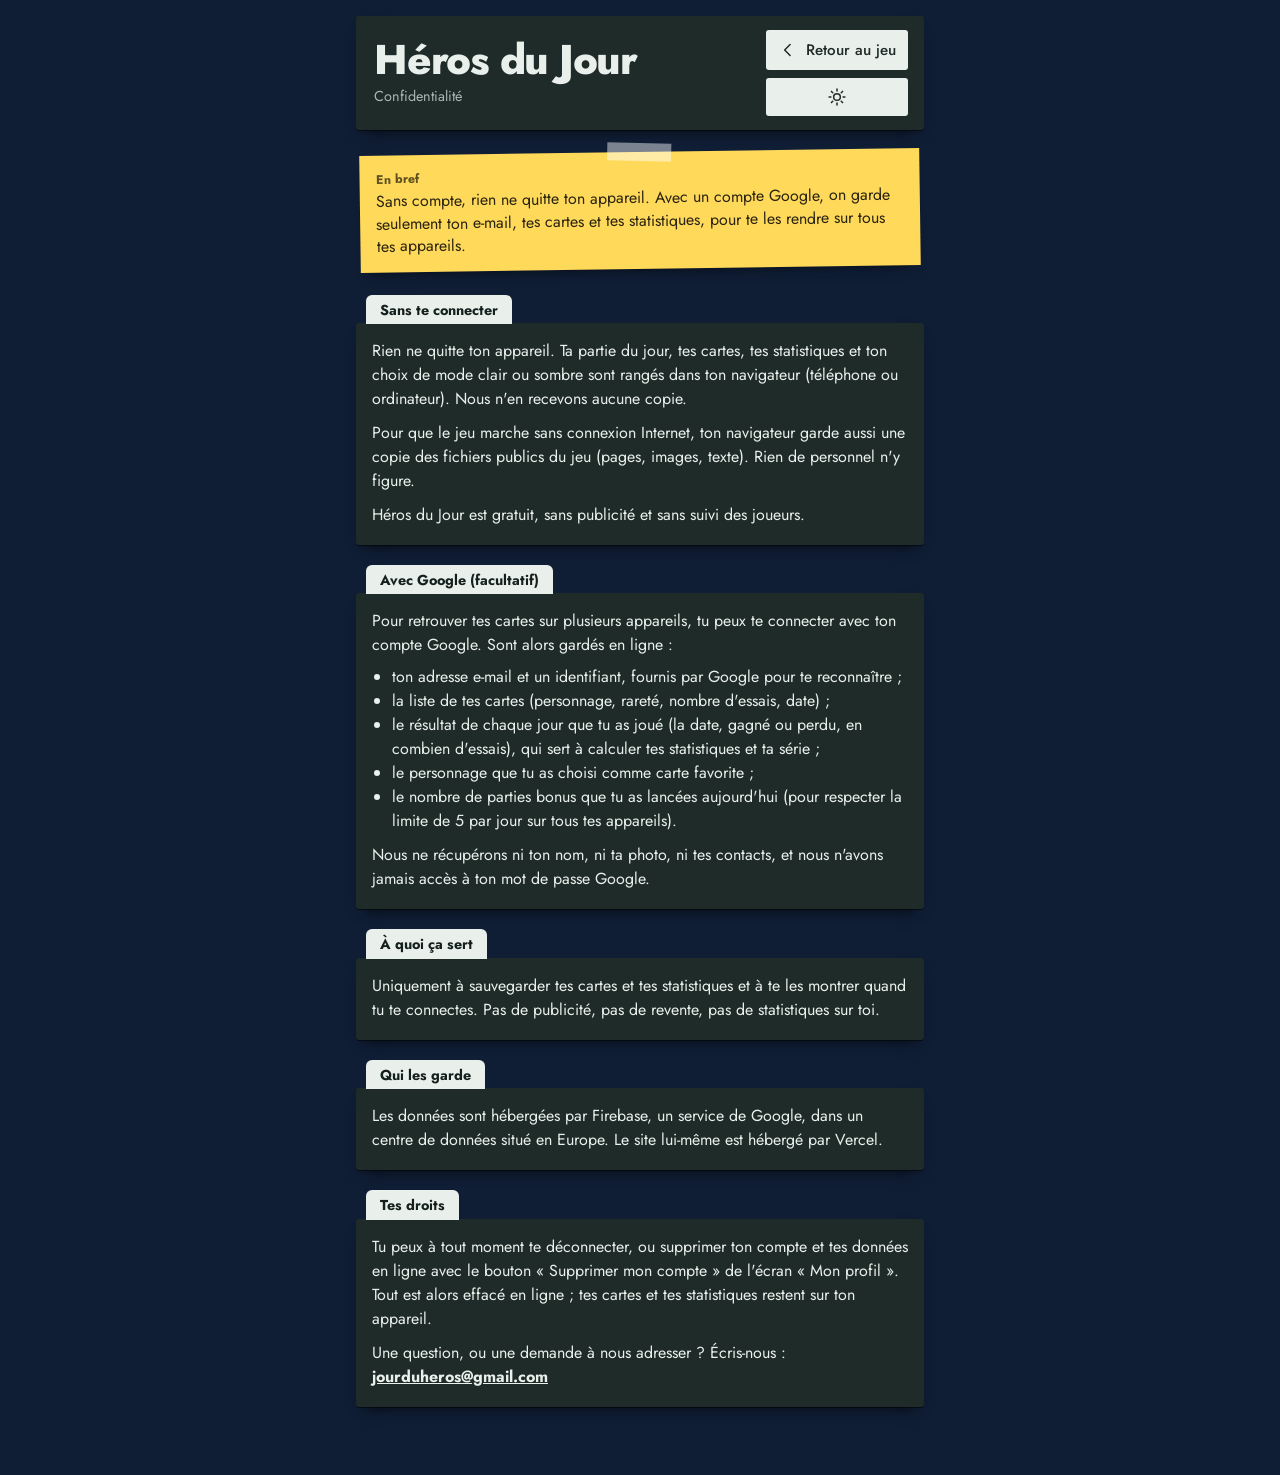
==== commit 47ad1551: "Étape 21 (en attente de validation) : application installable (icône, plein écran) et jeu sans résea" ====
--- a/confidentialite.html
+++ b/confidentialite.html
@@ -36,6 +36,7 @@
       <h2>Sans te connecter</h2>
       <div class="fiche-texte">
         <p>Rien ne quitte ton appareil. Ta partie du jour, tes cartes, tes statistiques et ton choix de mode clair ou sombre sont rangés dans ton navigateur (téléphone ou ordinateur). Nous n'en recevons aucune copie.</p>
+        <p>Pour que le jeu marche sans connexion Internet, ton navigateur garde aussi une copie des fichiers publics du jeu (pages, images, texte). Rien de personnel n'y figure.</p>
         <p>Héros du Jour est gratuit, sans publicité et sans suivi des joueurs.</p>
       </div>
     </section>
--- a/css/base.css
+++ b/css/base.css
@@ -20,14 +20,16 @@
   --non: #c4423a;
   --accent: #ffd95a;          /* contour de focus sur la table */
 
-  /* Une couleur par univers. Pour ajouter un univers (Films, Séries…) : une ligne ici,
-     et une ligne « .univers-nom » plus bas. */
+  /* Une couleur par thème (Marvel, DC, Films…). Pour ajouter un thème : une ligne ici,
+     et une ligne « .univers-nom » plus bas (« jeux-video » pour « Jeux vidéo »). */
   --u-marvel: #c4352c;
   --u-dc: #2f5dba;
   --u-manga: #e08a1e;
   --u-inde: #7b4db5;
   --u-films: #1e8e8a;
   --u-series: #b5487a;
+  --u-jeux-video: #2a9bd6;
+  --u-livres: #8a6a3a;
 
   /* Les feuilles de rareté des cartes */
   --or-1: #f7e08a; --or-2: #d9a52a; --or-3: #fff1b8;
@@ -57,13 +59,15 @@
   color-scheme: dark;
 }
 
-/* La couleur de chaque univers, utilisée par les badges, les onglets et les cartes (variable --c) */
+/* La couleur de chaque thème, utilisée par les badges, les onglets et les cartes (variable --c) */
 .univers-marvel { --c: var(--u-marvel); }
 .univers-dc     { --c: var(--u-dc); }
 .univers-manga  { --c: var(--u-manga); }
 .univers-inde   { --c: var(--u-inde); }
 .univers-films  { --c: var(--u-films); }
 .univers-series { --c: var(--u-series); }
+.univers-jeux-video { --c: var(--u-jeux-video); }
+.univers-livres { --c: var(--u-livres); }
 
 * {
   box-sizing: border-box;
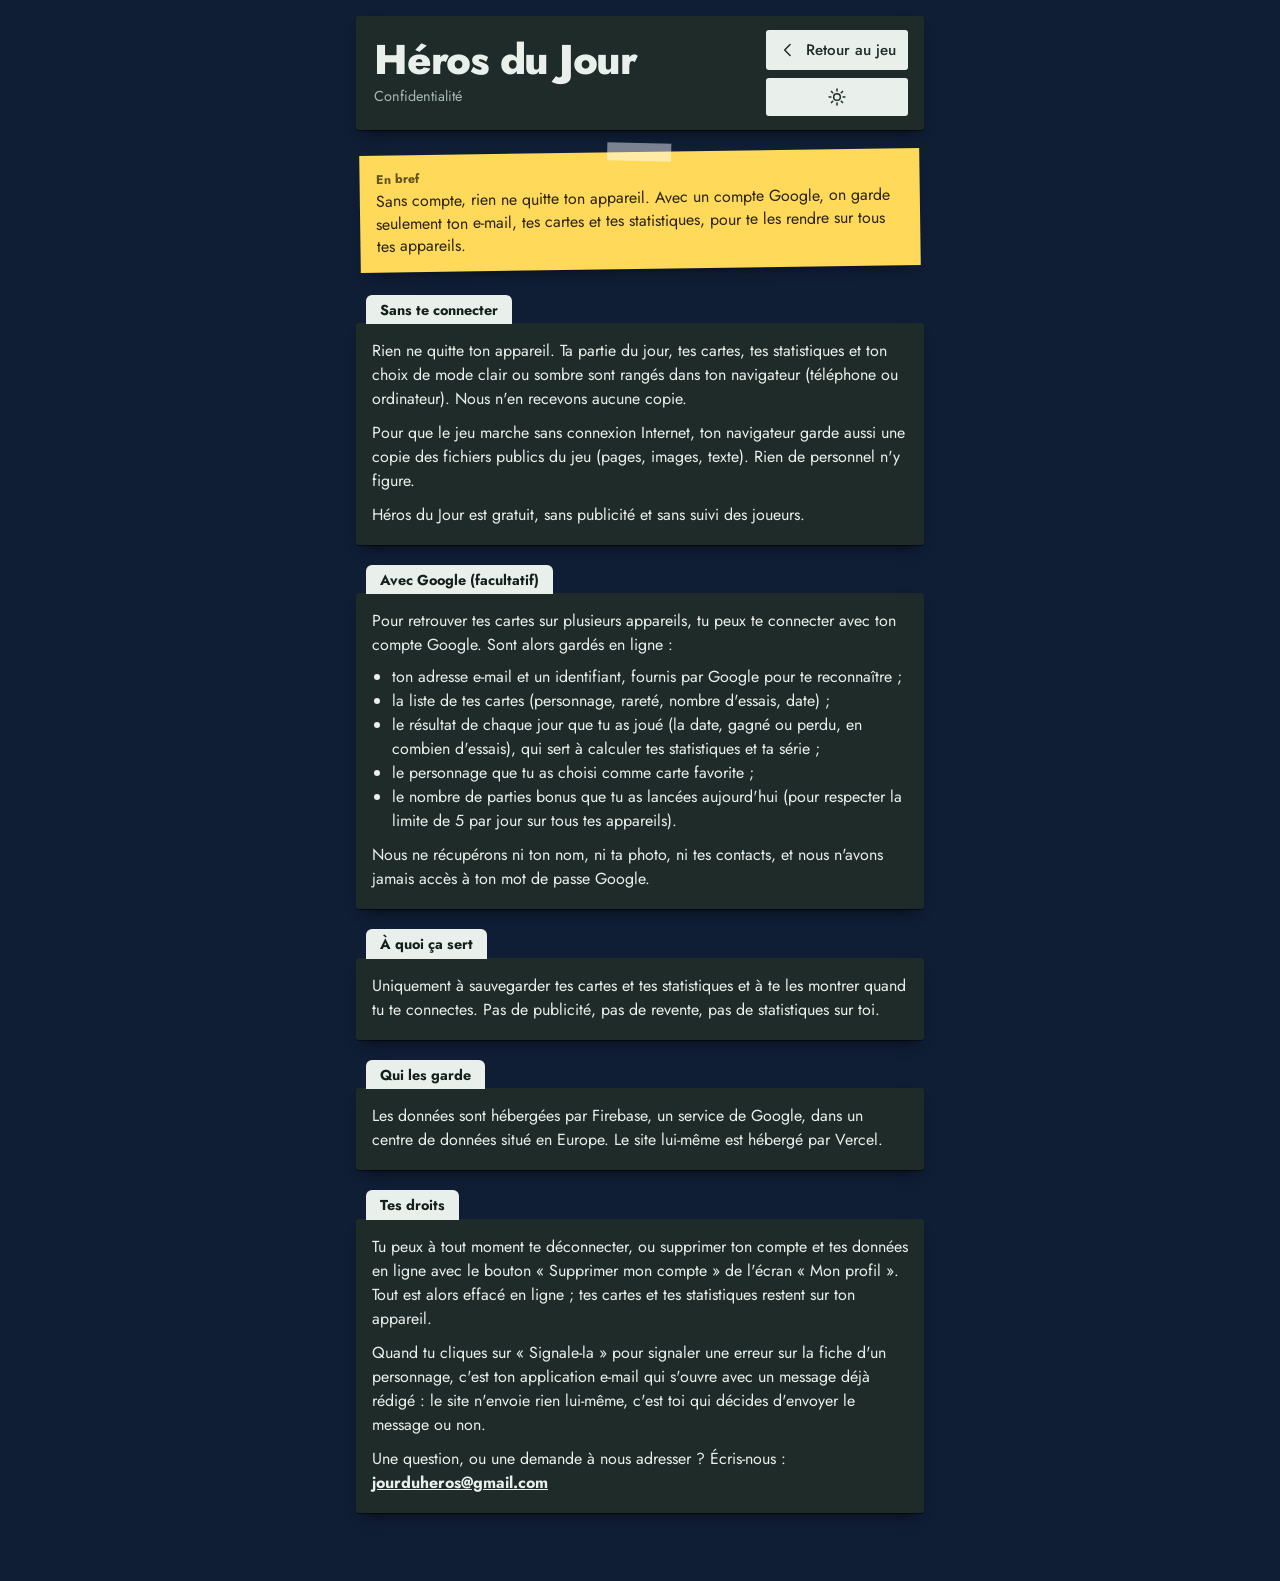
==== commit 07992314: "Étape 22 (en attente de validation) : lien « Signaler une erreur » sur les fiches Co-Authored-By: Cl" ====
--- a/confidentialite.html
+++ b/confidentialite.html
@@ -74,6 +74,7 @@
       <h2>Tes droits</h2>
       <div class="fiche-texte">
         <p>Tu peux à tout moment te déconnecter, ou supprimer ton compte et tes données en ligne avec le bouton « Supprimer mon compte » de l'écran « Mon profil ». Tout est alors effacé en ligne ; tes cartes et tes statistiques restent sur ton appareil.</p>
+        <p>Quand tu cliques sur « Signale-la » pour signaler une erreur sur la fiche d'un personnage, c'est ton application e-mail qui s'ouvre avec un message déjà rédigé : le site n'envoie rien lui-même, c'est toi qui décides d'envoyer le message ou non.</p>
         <p>Une question, ou une demande à nous adresser ? Écris-nous : <a href="mailto:jourduheros@gmail.com">jourduheros@gmail.com</a></p>
       </div>
     </section>
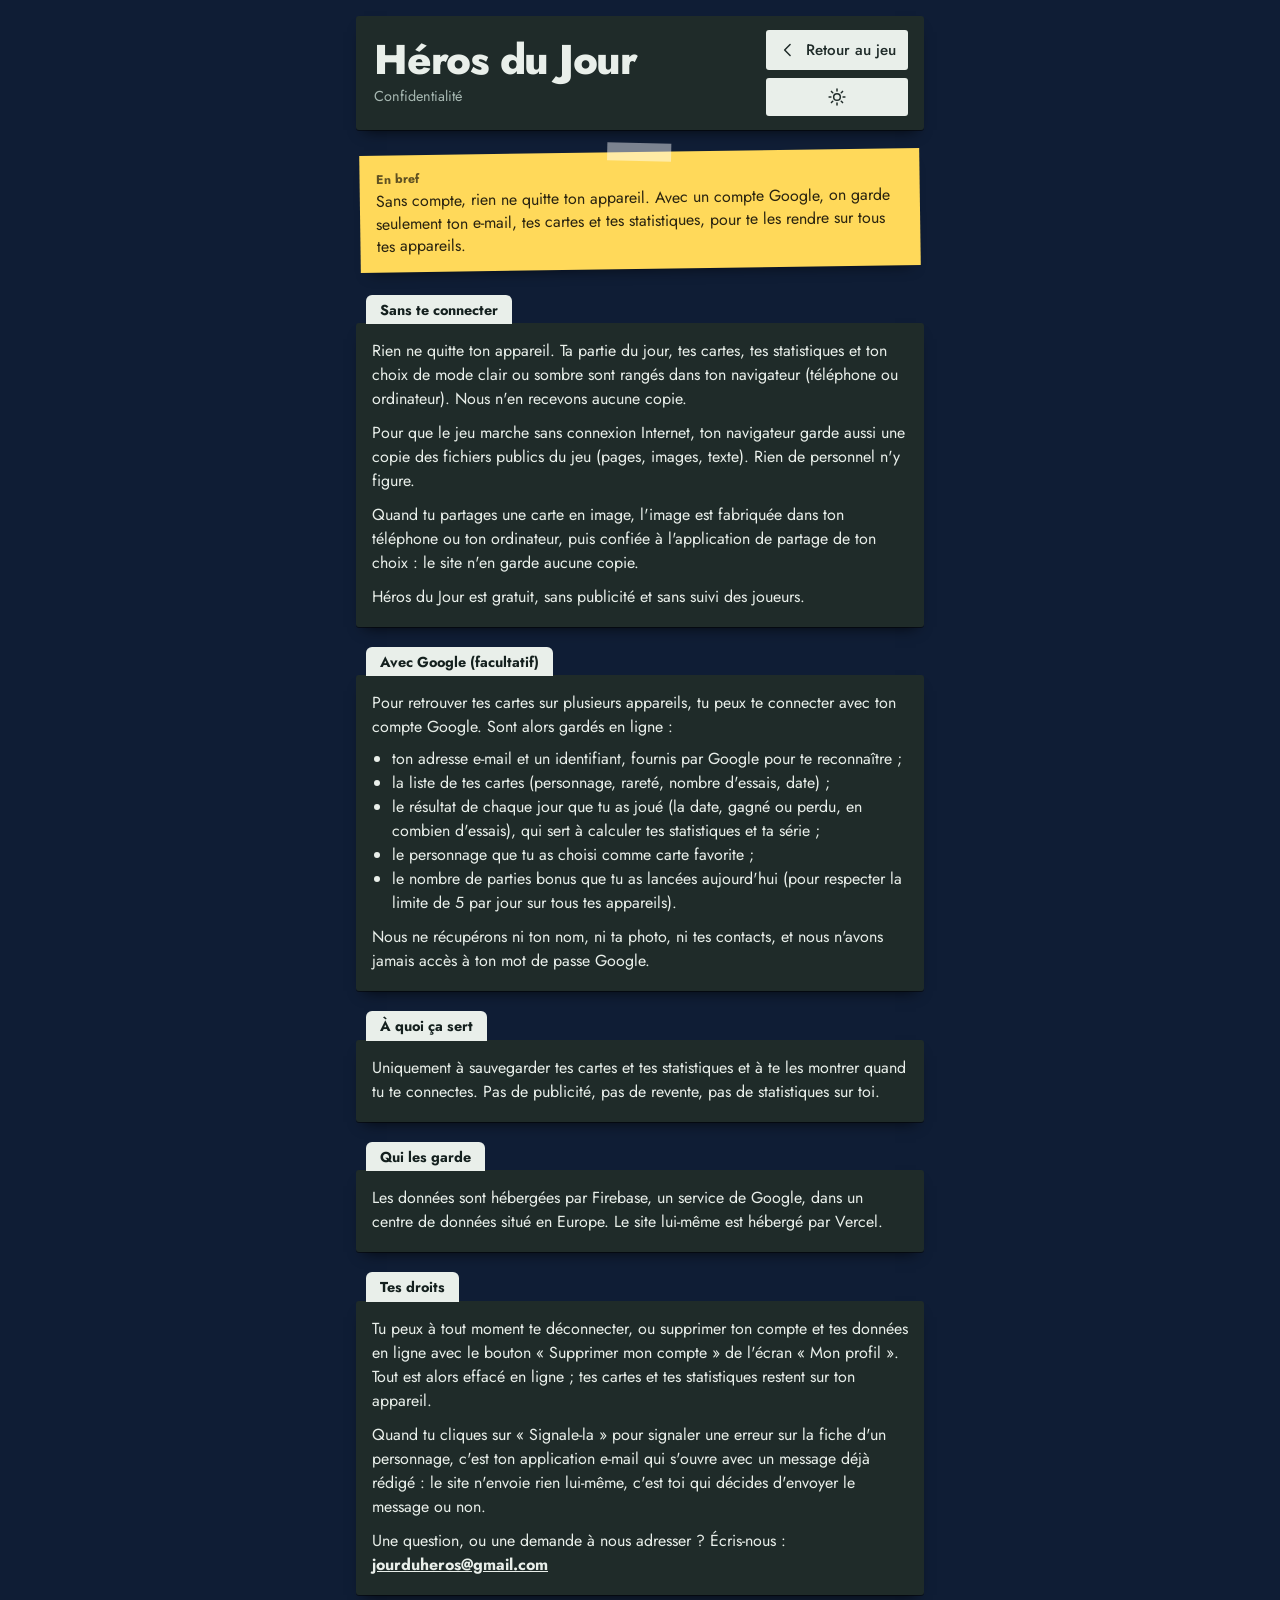
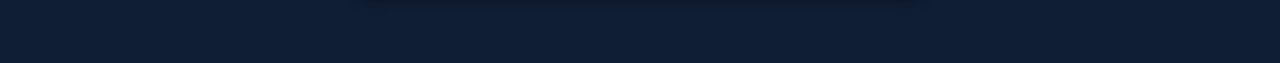
==== commit 32dea0cd: "Étape 24 (en attente de validation) : partager une carte en image, adresse du site lue au moment du " ====
--- a/confidentialite.html
+++ b/confidentialite.html
@@ -37,6 +37,7 @@
       <div class="fiche-texte">
         <p>Rien ne quitte ton appareil. Ta partie du jour, tes cartes, tes statistiques et ton choix de mode clair ou sombre sont rangés dans ton navigateur (téléphone ou ordinateur). Nous n'en recevons aucune copie.</p>
         <p>Pour que le jeu marche sans connexion Internet, ton navigateur garde aussi une copie des fichiers publics du jeu (pages, images, texte). Rien de personnel n'y figure.</p>
+        <p>Quand tu partages une carte en image, l'image est fabriquée dans ton téléphone ou ton ordinateur, puis confiée à l'application de partage de ton choix : le site n'en garde aucune copie.</p>
         <p>Héros du Jour est gratuit, sans publicité et sans suivi des joueurs.</p>
       </div>
     </section>
--- a/css/base.css
+++ b/css/base.css
@@ -144,6 +144,11 @@
   transform: translateY(1px);
 }
 
+.bouton:disabled {
+  opacity: 0.55;
+  cursor: not-allowed;
+}
+
 /* Bouton secondaire dans une fenêtre : juste un contour */
 .bouton-discret {
   color: var(--encre);
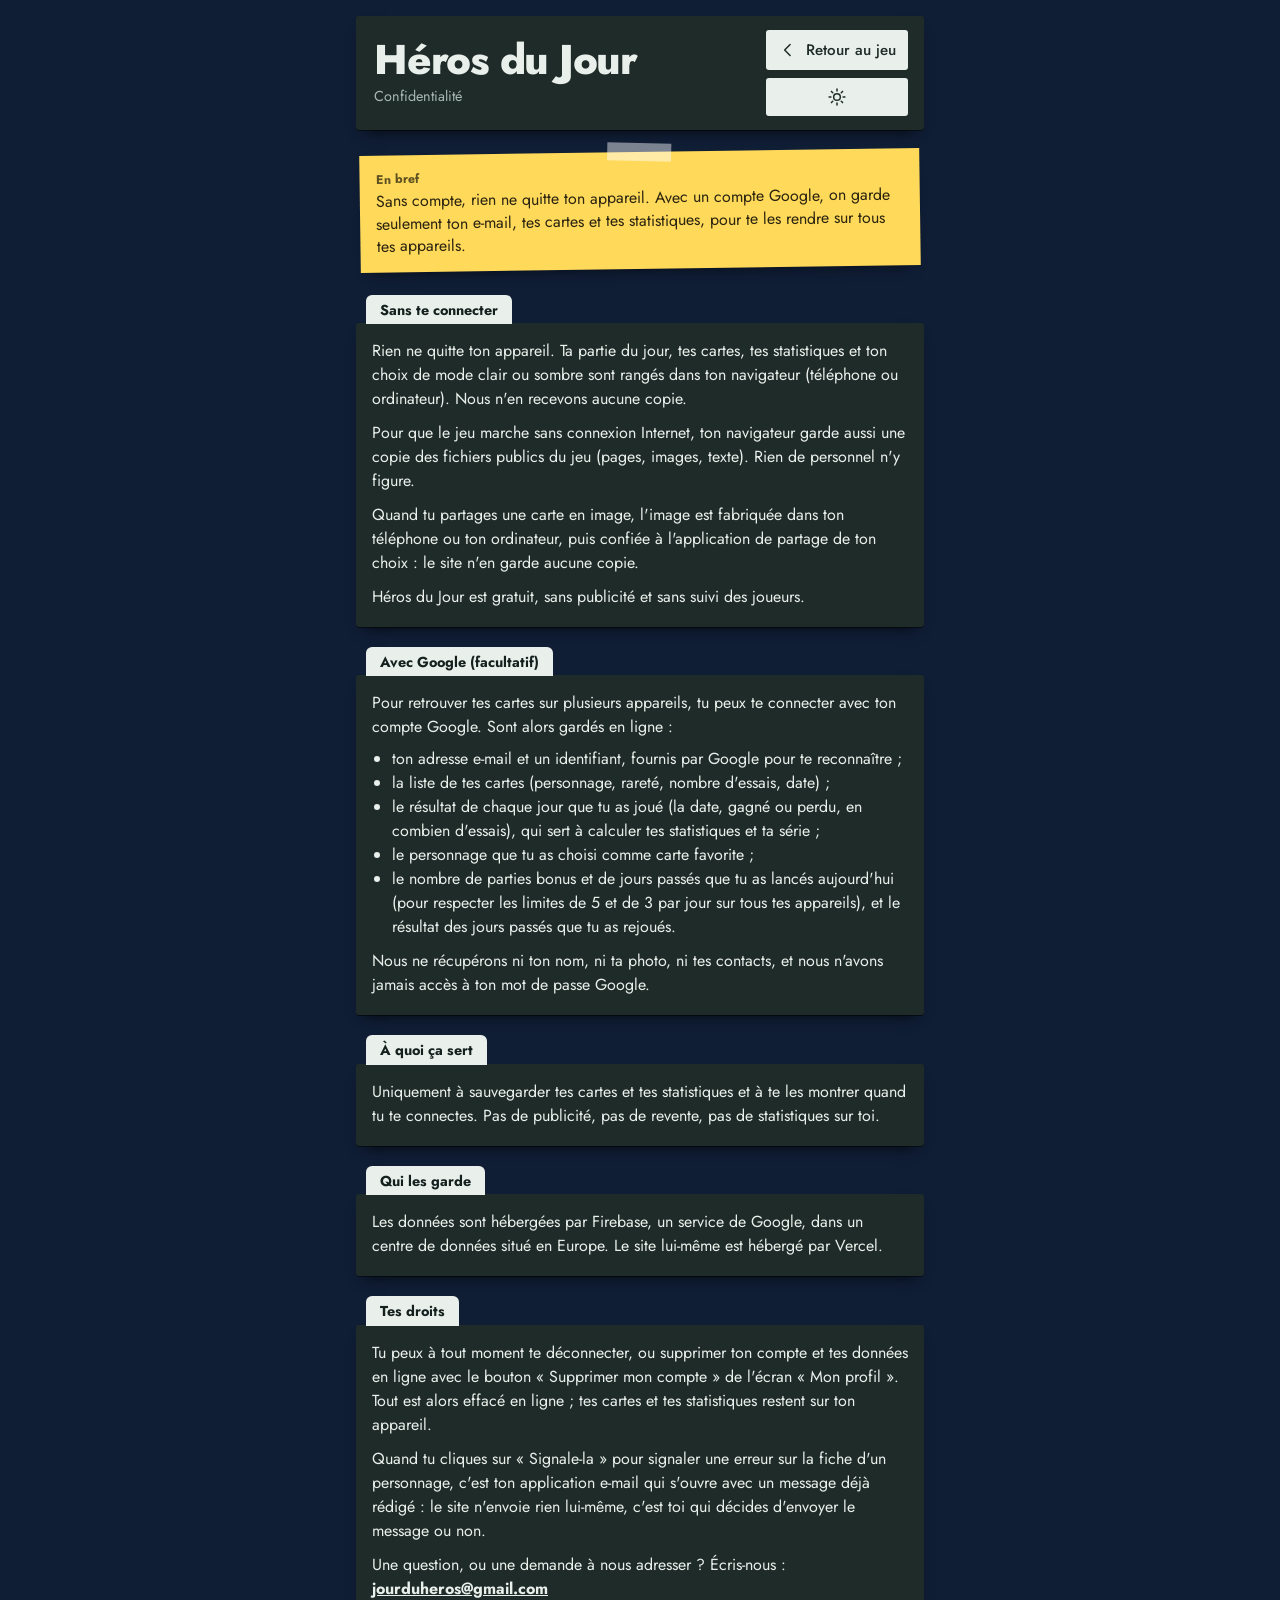
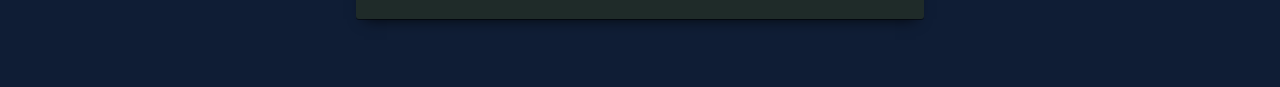
==== commit 55dbcde9: "Étape 26 (en attente de validation) : rejouer les jours passés (3 par jour, 30 derniers jours, carte" ====
--- a/confidentialite.html
+++ b/confidentialite.html
@@ -51,7 +51,7 @@
           <li>la liste de tes cartes (personnage, rareté, nombre d'essais, date) ;</li>
         <li>le résultat de chaque jour que tu as joué (la date, gagné ou perdu, en combien d'essais), qui sert à calculer tes statistiques et ta série ;</li>
         <li>le personnage que tu as choisi comme carte favorite ;</li>
-        <li>le nombre de parties bonus que tu as lancées aujourd'hui (pour respecter la limite de 5 par jour sur tous tes appareils).</li>
+        <li>le nombre de parties bonus et de jours passés que tu as lancés aujourd'hui (pour respecter les limites de 5 et de 3 par jour sur tous tes appareils), et le résultat des jours passés que tu as rejoués.</li>
         </ul>
         <p>Nous ne récupérons ni ton nom, ni ta photo, ni tes contacts, et nous n'avons jamais accès à ton mot de passe Google.</p>
       </div>
--- a/css/jeu.css
+++ b/css/jeu.css
@@ -177,6 +177,55 @@
   font-weight: 700;
 }
 
+/* ---------- Le choix de la difficulté ---------- */
+
+.zone-difficulte {
+  margin-bottom: 18px;
+}
+
+.zone-difficulte[hidden] {
+  display: none;
+}
+
+.difficulte-titre {
+  margin-bottom: 6px;
+  font-size: 0.85rem;
+  opacity: 0.85;
+}
+
+.difficulte-boutons {
+  display: grid;
+  grid-template-columns: repeat(3, 1fr);
+  gap: 4px;
+}
+
+.difficulte-boutons button {
+  padding: 9px 4px;
+  font-size: 0.95rem;
+  font-weight: 700;
+  color: var(--encre);
+  background: var(--papier);
+  border: 0;
+  border-radius: 3px;
+  box-shadow: var(--ombre-papier);
+  cursor: pointer;
+  opacity: 0.7;
+}
+
+/* Le mode choisi est « enfoncé » : encre pleine */
+.difficulte-boutons button[aria-pressed="true"] {
+  color: var(--papier);
+  background: var(--encre);
+  opacity: 1;
+}
+
+.difficulte-resume {
+  margin-top: 8px;
+  font-size: 0.88rem;
+  line-height: 1.35;
+  opacity: 0.9;
+}
+
 /* ---------- La case de saisie et les suggestions ---------- */
 
 .zone-saisie {
@@ -310,6 +359,21 @@
   margin-bottom: 18px;
 }
 
+/* En Facile il y a 15 pastilles : plus petites pour que la ligne tienne */
+.pastilles.beaucoup {
+  gap: 3px;
+}
+
+.pastilles.beaucoup i {
+  width: 11px;
+  height: 11px;
+  border-width: 1.5px;
+}
+
+.essais {
+  flex-wrap: wrap;
+}
+
 /* ---------- Les indices : des post-it ---------- */
 
 .indices {
@@ -399,6 +463,18 @@
   margin: 0;
   padding: 0;
   list-style: none;
+}
+
+/* En Expert, avant le premier essai, il n'y a aucune fiche (pas d'essai offert) : une fiche vide montre où elles viendront */
+.liste-essais:empty::before {
+  content: "Tes propositions apparaîtront ici.";
+  display: block;
+  padding: 18px 12px;
+  text-align: center;
+  color: var(--encre-douce);
+  background: var(--papier);
+  border-radius: 0 0 3px 3px;
+  box-shadow: var(--ombre-papier);
 }
 
 .essai {
